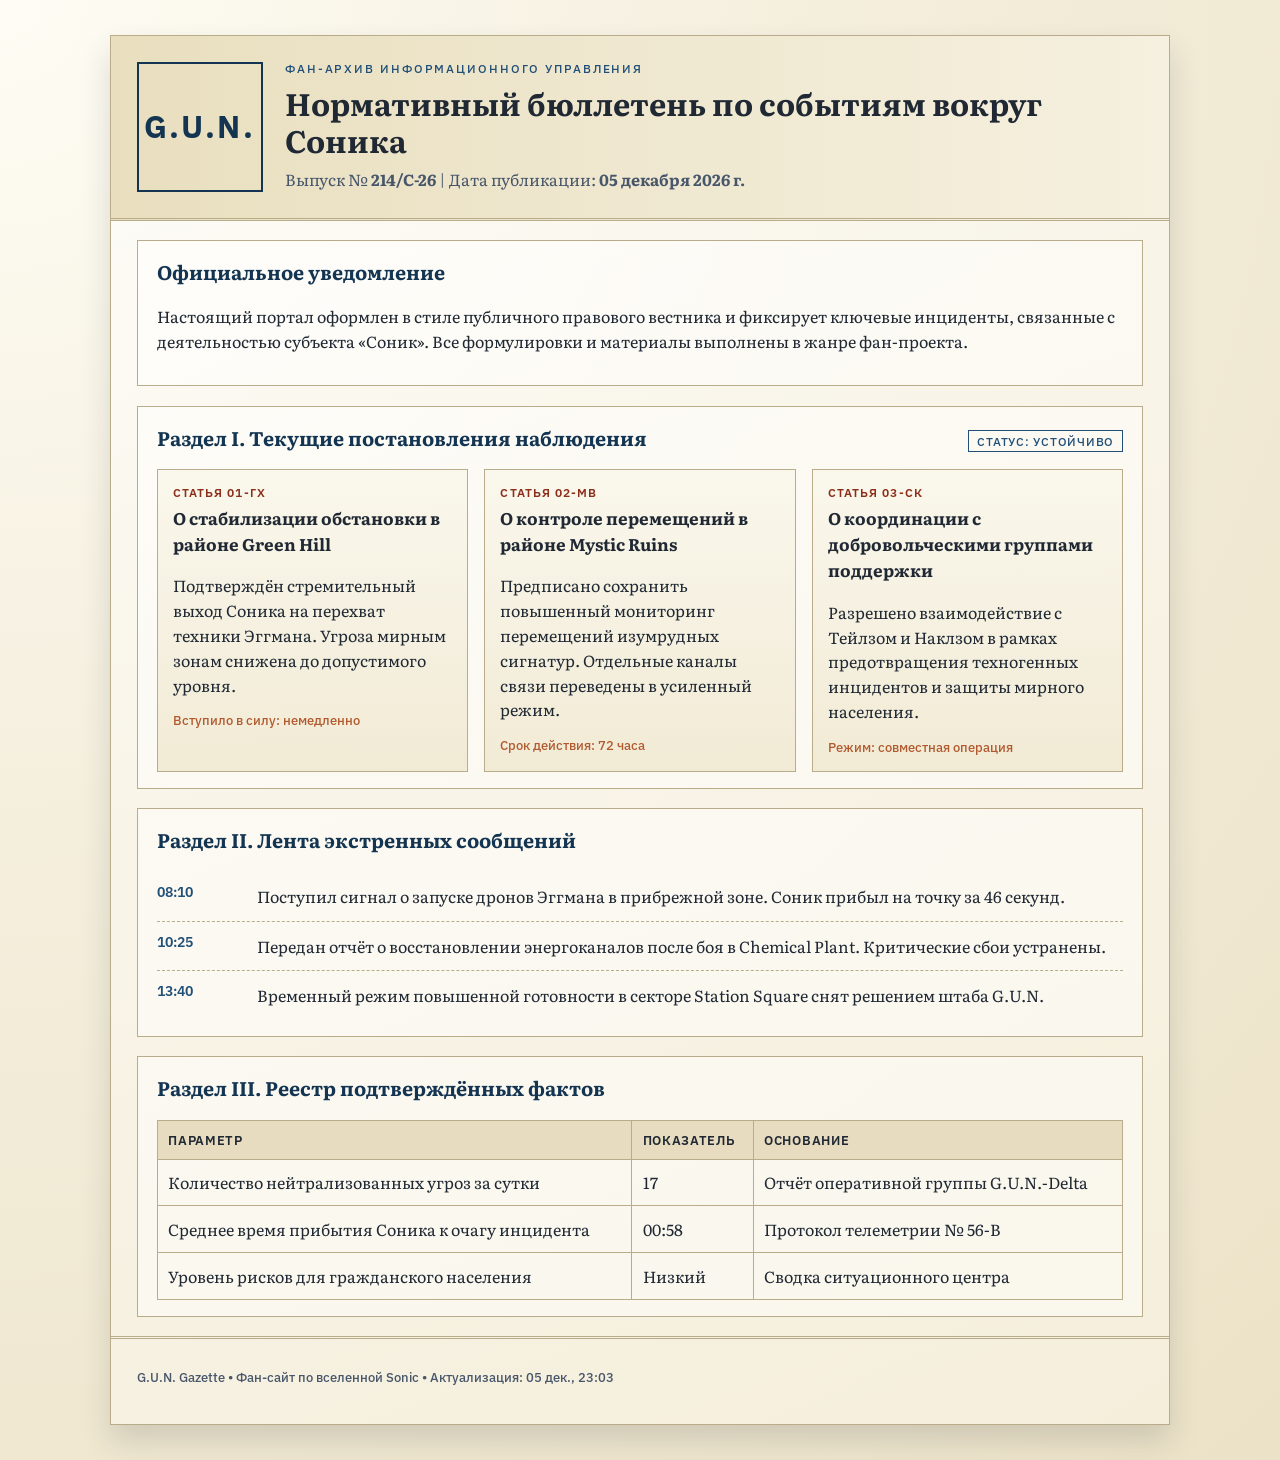
==== index.html @ 7defe68b "go" ====
<!DOCTYPE html>
<html lang="ru">
  <head>
    <meta charset="UTF-8" />
    <meta name="viewport" content="width=device-width, initial-scale=1.0" />
    <title>G.U.N. Gazette | Бюллетень по Сонику</title>
    <link rel="stylesheet" href="./css/main.css" />
    <script defer src="./js/main.js"></script>
  </head>
  <body class="gazette-body">
    <div class="paper-shell">
      <header class="site-header">
        <div class="seal">G.U.N.</div>
        <div class="masthead">
          <p class="eyebrow">Фан-архив информационного управления</p>
          <h1>Нормативный бюллетень по событиям вокруг Соника</h1>
          <p class="meta-line">
            Выпуск № <strong>214/С-26</strong> | Дата публикации:
            <strong data-current-date>—</strong>
          </p>
        </div>
      </header>

      <section class="notice">
        <h2>Официальное уведомление</h2>
        <p>
          Настоящий портал оформлен в стиле публичного правового вестника и
          фиксирует ключевые инциденты, связанные с деятельностью субъекта
          «Соник». Все формулировки и материалы выполнены в жанре фан-проекта.
        </p>
      </section>

      <main>
        <section class="section-block">
          <div class="section-heading">
            <h2>Раздел I. Текущие постановления наблюдения</h2>
            <span class="chip" data-ops-status>Статус: обновляется</span>
          </div>
          <div class="ordinance-grid">
            <article class="ordinance-card">
              <p class="article-id">Статья 01-ГХ</p>
              <h3>О стабилизации обстановки в районе Green Hill</h3>
              <p>
                Подтверждён стремительный выход Соника на перехват техники
                Эггмана. Угроза мирным зонам снижена до допустимого уровня.
              </p>
              <p class="stamp">Вступило в силу: немедленно</p>
            </article>
            <article class="ordinance-card">
              <p class="article-id">Статья 02-МВ</p>
              <h3>О контроле перемещений в районе Mystic Ruins</h3>
              <p>
                Предписано сохранить повышенный мониторинг перемещений
                изумрудных сигнатур. Отдельные каналы связи переведены в
                усиленный режим.
              </p>
              <p class="stamp">Срок действия: 72 часа</p>
            </article>
            <article class="ordinance-card">
              <p class="article-id">Статья 03-СК</p>
              <h3>О координации с добровольческими группами поддержки</h3>
              <p>
                Разрешено взаимодействие с Тейлзом и Наклзом в рамках
                предотвращения техногенных инцидентов и защиты мирного
                населения.
              </p>
              <p class="stamp">Режим: совместная операция</p>
            </article>
          </div>
        </section>

        <section class="section-block">
          <h2>Раздел II. Лента экстренных сообщений</h2>
          <ul class="timeline">
            <li>
              <span class="timeline-time">08:10</span>
              <p>
                Поступил сигнал о запуске дронов Эггмана в прибрежной зоне.
                Соник прибыл на точку за 46 секунд.
              </p>
            </li>
            <li>
              <span class="timeline-time">10:25</span>
              <p>
                Передан отчёт о восстановлении энергоканалов после боя в
                Chemical Plant. Критические сбои устранены.
              </p>
            </li>
            <li>
              <span class="timeline-time">13:40</span>
              <p>
                Временный режим повышенной готовности в секторе Station Square
                снят решением штаба G.U.N.
              </p>
            </li>
          </ul>
        </section>

        <section class="section-block">
          <h2>Раздел III. Реестр подтверждённых фактов</h2>
          <div class="table-wrap">
            <table class="fact-table">
              <thead>
                <tr>
                  <th>Параметр</th>
                  <th>Показатель</th>
                  <th>Основание</th>
                </tr>
              </thead>
              <tbody>
                <tr>
                  <td>Количество нейтрализованных угроз за сутки</td>
                  <td>17</td>
                  <td>Отчёт оперативной группы G.U.N.-Delta</td>
                </tr>
                <tr>
                  <td>Среднее время прибытия Соника к очагу инцидента</td>
                  <td>00:58</td>
                  <td>Протокол телеметрии № 56-В</td>
                </tr>
                <tr>
                  <td>Уровень рисков для гражданского населения</td>
                  <td>Низкий</td>
                  <td>Сводка ситуационного центра</td>
                </tr>
              </tbody>
            </table>
          </div>
        </section>
      </main>

      <footer class="site-footer">
        <p>G.U.N. Gazette • Фан-сайт по вселенной Sonic • Актуализация: <span data-updated-at>—</span></p>
      </footer>
    </div>
  </body>
</html>
---- css/main.css ----
@import url("https://fonts.googleapis.com/css2?family=Literata:opsz,wght@7..72,400;7..72,600;7..72,700&family=IBM+Plex+Sans:wght@400;500;600&display=swap");

:root {
  --paper: #f4f0e2;
  --paper-deep: #ebe2c8;
  --ink: #1f2833;
  --ink-soft: #47566a;
  --line: #b9ac8b;
  --accent: #8c2f1a;
  --accent-soft: #b25a2f;
  --header: #143552;
  --header-soft: #204f77;
}

* {
  box-sizing: border-box;
}

body {
  margin: 0;
  color: var(--ink);
  background: radial-gradient(circle at 0% 0%, #fefcf4 0, #f4eedc 44%, #ece2c7 100%);
  font-family: "Literata", "Times New Roman", serif;
  line-height: 1.55;
}

.gazette-body {
  min-height: 100vh;
}

.paper-shell {
  width: min(1060px, 94vw);
  margin: 2.2rem auto;
  background: linear-gradient(160deg, rgba(255, 255, 255, 0.6), rgba(246, 240, 222, 0.88));
  border: 1px solid var(--line);
  box-shadow: 0 16px 28px rgba(28, 37, 50, 0.15);
}

.site-header {
  display: grid;
  grid-template-columns: 126px 1fr;
  gap: 1.4rem;
  padding: 1.6rem;
  border-bottom: 3px double var(--line);
  background: linear-gradient(90deg, #e9dfbf, #f5f0df);
}

.seal {
  display: grid;
  place-items: center;
  min-height: 110px;
  border: 2px solid var(--header);
  color: var(--header);
  font-family: "IBM Plex Sans", sans-serif;
  font-size: 2rem;
  font-weight: 700;
  letter-spacing: 0.08em;
}

.eyebrow {
  margin: 0;
  text-transform: uppercase;
  letter-spacing: 0.16em;
  font: 500 0.74rem/1.2 "IBM Plex Sans", sans-serif;
  color: var(--header-soft);
}

.masthead h1 {
  margin: 0.55rem 0;
  font-size: clamp(1.5rem, 2.4vw, 2.2rem);
  line-height: 1.2;
}

.meta-line {
  margin: 0;
  color: var(--ink-soft);
}

.notice,
.section-block {
  margin: 1.2rem 1.6rem;
  padding: 1rem 1.2rem;
  border: 1px solid var(--line);
  background: rgba(255, 255, 255, 0.45);
}

.notice h2,
.section-block h2 {
  margin-top: 0;
  font-size: 1.23rem;
  color: var(--header);
}

.section-heading {
  display: flex;
  align-items: baseline;
  justify-content: space-between;
  gap: 1rem;
}

.chip {
  border: 1px solid var(--header-soft);
  padding: 0.2rem 0.5rem;
  font: 500 0.78rem/1.1 "IBM Plex Sans", sans-serif;
  color: var(--header-soft);
  text-transform: uppercase;
  letter-spacing: 0.06em;
}

.ordinance-grid {
  display: grid;
  grid-template-columns: repeat(3, minmax(0, 1fr));
  gap: 1rem;
}

.ordinance-card {
  border: 1px solid var(--line);
  background: linear-gradient(180deg, rgba(250, 247, 236, 0.98), rgba(240, 233, 210, 0.9));
  padding: 0.95rem;
}

.article-id {
  margin: 0 0 0.4rem;
  font: 600 0.74rem/1.1 "IBM Plex Sans", sans-serif;
  letter-spacing: 0.09em;
  color: var(--accent);
  text-transform: uppercase;
}

.ordinance-card h3 {
  margin: 0;
  font-size: 1.06rem;
}

.stamp {
  margin-bottom: 0;
  color: var(--accent-soft);
  font: 500 0.83rem/1.2 "IBM Plex Sans", sans-serif;
}

.timeline {
  list-style: none;
  margin: 0;
  padding: 0;
}

.timeline li {
  display: grid;
  grid-template-columns: 84px 1fr;
  gap: 1rem;
  padding: 0.75rem 0;
  border-bottom: 1px dashed var(--line);
}

.timeline li:last-child {
  border-bottom: none;
}

.timeline-time {
  font: 600 0.9rem/1.1 "IBM Plex Sans", sans-serif;
  color: var(--header-soft);
}

.timeline p {
  margin: 0;
}

.table-wrap {
  overflow-x: auto;
}

.fact-table {
  width: 100%;
  border-collapse: collapse;
}

.fact-table th,
.fact-table td {
  padding: 0.66rem;
  border: 1px solid var(--line);
  text-align: left;
}

.fact-table th {
  background: #e8dcc0;
  font: 600 0.84rem/1.2 "IBM Plex Sans", sans-serif;
  text-transform: uppercase;
  letter-spacing: 0.05em;
}

.site-footer {
  padding: 1rem 1.6rem 1.6rem;
  border-top: 3px double var(--line);
  font: 500 0.84rem/1.2 "IBM Plex Sans", sans-serif;
  color: var(--ink-soft);
}

.admin-shell {
  max-width: 610px;
}

.admin-card {
  margin: 1.4rem;
  padding: 1.2rem;
  border: 1px solid var(--line);
  background: rgba(255, 255, 255, 0.52);
}

.admin-form {
  display: grid;
  gap: 0.8rem;
}

.admin-form label {
  display: grid;
  gap: 0.3rem;
  font: 600 0.85rem/1.2 "IBM Plex Sans", sans-serif;
  text-transform: uppercase;
  color: var(--header);
  letter-spacing: 0.03em;
}

.admin-form input {
  border: 1px solid var(--line);
  padding: 0.54rem 0.65rem;
  background: #fffcf3;
  color: var(--ink);
  font: 400 1rem/1.3 "Literata", serif;
}

.btn-row {
  display: flex;
  gap: 0.7rem;
  align-items: center;
}

.btn {
  border: 1px solid var(--header-soft);
  padding: 0.45rem 0.85rem;
  cursor: pointer;
  background: #dce9f4;
  color: var(--header);
  font: 600 0.82rem/1.2 "IBM Plex Sans", sans-serif;
  text-transform: uppercase;
  letter-spacing: 0.07em;
}

.btn.secondary {
  background: #f3ecd8;
  color: var(--accent);
  border-color: var(--accent-soft);
}

.status-msg {
  min-height: 1.2rem;
  margin: 0;
  font: 500 0.82rem/1.2 "IBM Plex Sans", sans-serif;
}

.status-msg.error {
  color: #8b2016;
}

.status-msg.ok {
  color: #205428;
}

.panel-grid {
  display: grid;
  gap: 0.9rem;
  grid-template-columns: repeat(2, minmax(0, 1fr));
}

.panel-card {
  border: 1px solid var(--line);
  background: #faf6e8;
  padding: 0.9rem;
}

.panel-card h3 {
  margin: 0;
  font-size: 1.03rem;
}

.panel-card p {
  margin: 0.5rem 0 0;
}

.key-value {
  margin: 0.4rem 0 0;
  color: var(--ink-soft);
  font: 500 0.83rem/1.2 "IBM Plex Sans", sans-serif;
}

@media (max-width: 900px) {
  .ordinance-grid {
    grid-template-columns: 1fr;
  }

  .panel-grid {
    grid-template-columns: 1fr;
  }
}

@media (max-width: 680px) {
  .site-header {
    grid-template-columns: 1fr;
  }

  .seal {
    width: min(170px, 100%);
    min-height: 78px;
  }

  .timeline li {
    grid-template-columns: 1fr;
    gap: 0.35rem;
  }
}
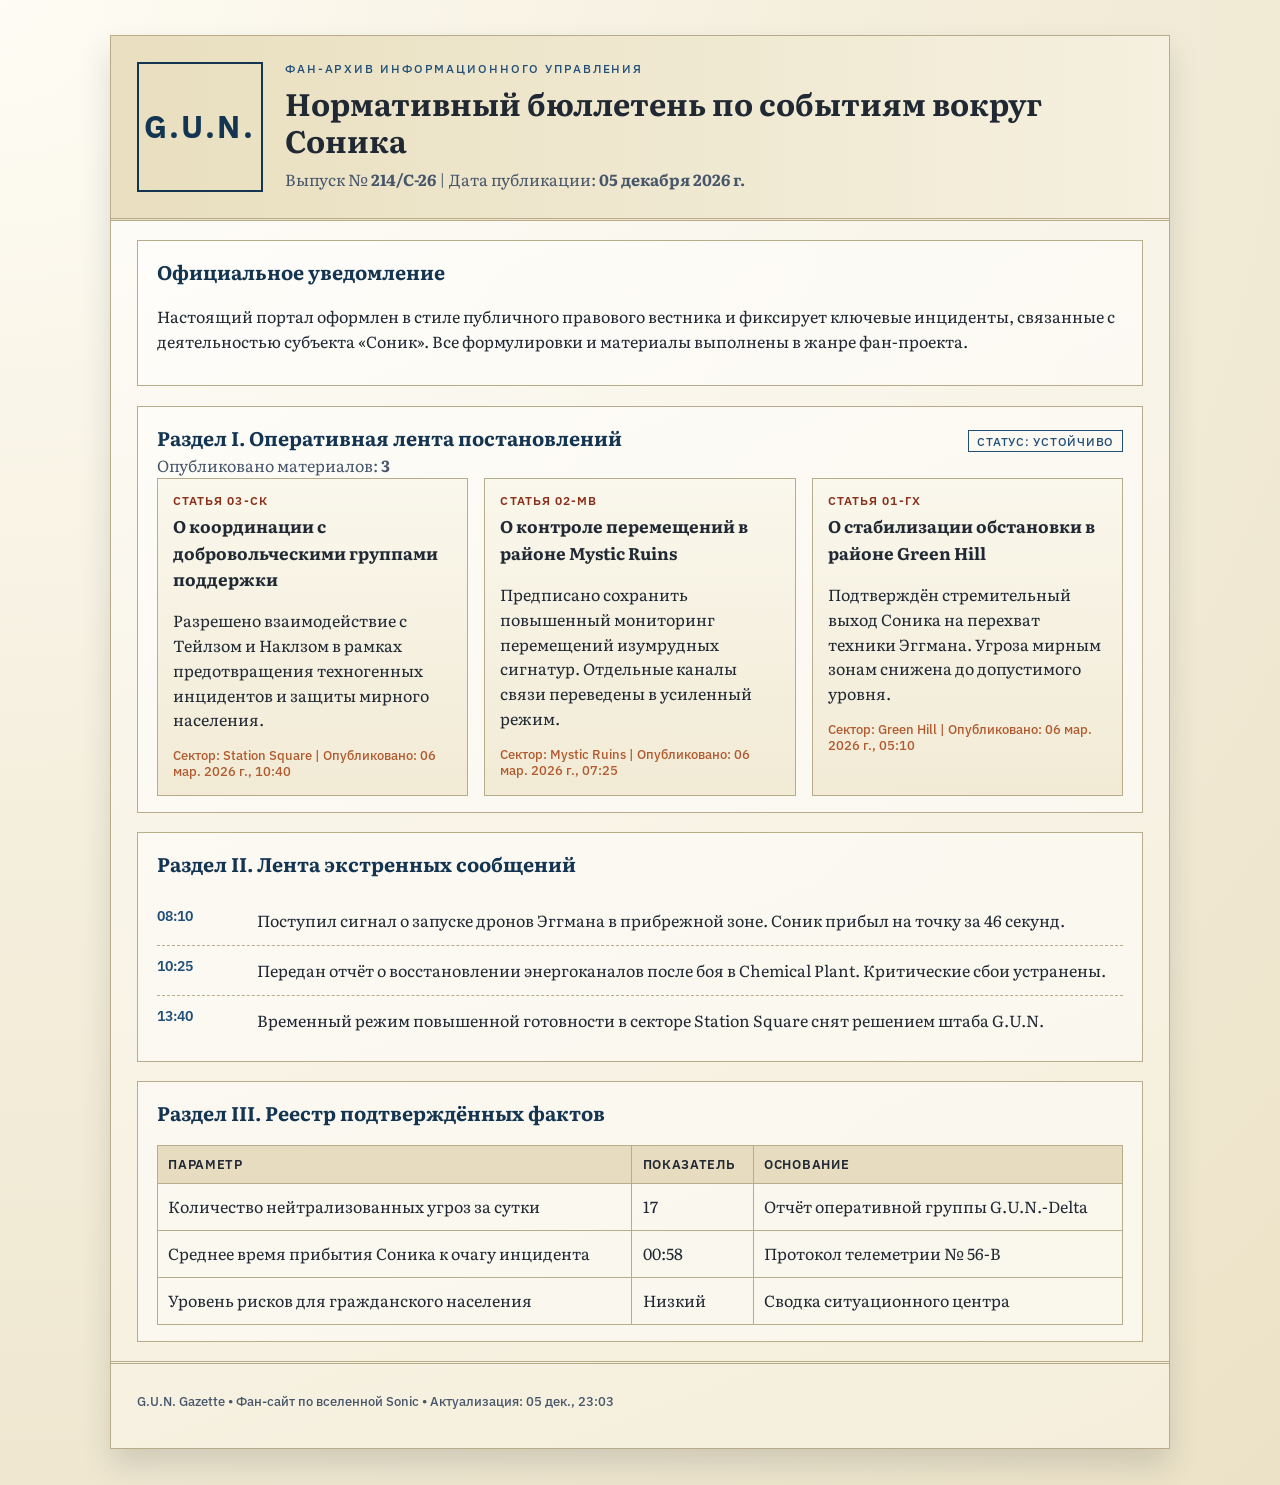
==== commit bc93d567: "again" ====
--- a/index.html
+++ b/index.html
@@ -5,6 +5,7 @@
     <meta name="viewport" content="width=device-width, initial-scale=1.0" />
     <title>G.U.N. Gazette | Бюллетень по Сонику</title>
     <link rel="stylesheet" href="./css/main.css" />
+    <script defer src="./js/news-store.js"></script>
     <script defer src="./js/main.js"></script>
   </head>
   <body class="gazette-body">
@@ -33,40 +34,11 @@
       <main>
         <section class="section-block">
           <div class="section-heading">
-            <h2>Раздел I. Текущие постановления наблюдения</h2>
+            <h2>Раздел I. Оперативная лента постановлений</h2>
             <span class="chip" data-ops-status>Статус: обновляется</span>
           </div>
-          <div class="ordinance-grid">
-            <article class="ordinance-card">
-              <p class="article-id">Статья 01-ГХ</p>
-              <h3>О стабилизации обстановки в районе Green Hill</h3>
-              <p>
-                Подтверждён стремительный выход Соника на перехват техники
-                Эггмана. Угроза мирным зонам снижена до допустимого уровня.
-              </p>
-              <p class="stamp">Вступило в силу: немедленно</p>
-            </article>
-            <article class="ordinance-card">
-              <p class="article-id">Статья 02-МВ</p>
-              <h3>О контроле перемещений в районе Mystic Ruins</h3>
-              <p>
-                Предписано сохранить повышенный мониторинг перемещений
-                изумрудных сигнатур. Отдельные каналы связи переведены в
-                усиленный режим.
-              </p>
-              <p class="stamp">Срок действия: 72 часа</p>
-            </article>
-            <article class="ordinance-card">
-              <p class="article-id">Статья 03-СК</p>
-              <h3>О координации с добровольческими группами поддержки</h3>
-              <p>
-                Разрешено взаимодействие с Тейлзом и Наклзом в рамках
-                предотвращения техногенных инцидентов и защиты мирного
-                населения.
-              </p>
-              <p class="stamp">Режим: совместная операция</p>
-            </article>
-          </div>
+          <p class="meta-line">Опубликовано материалов: <strong data-news-count>—</strong></p>
+          <div class="ordinance-grid" data-news-feed></div>
         </section>
 
         <section class="section-block">
--- a/css/main.css
+++ b/css/main.css
@@ -98,6 +98,11 @@
   gap: 1rem;
 }
 
+.section-heading h2,
+.section-heading h3 {
+  margin: 0;
+}
+
 .chip {
   border: 1px solid var(--header-soft);
   padding: 0.2rem 0.5rem;
@@ -265,6 +270,74 @@
   color: #205428;
 }
 
+.empty-note {
+  margin: 0.2rem 0;
+  color: var(--ink-soft);
+  font: 500 0.83rem/1.2 "IBM Plex Sans", sans-serif;
+}
+
+.news-admin-layout {
+  display: grid;
+  grid-template-columns: repeat(2, minmax(0, 1fr));
+  gap: 1rem;
+}
+
+.news-form {
+  display: grid;
+  gap: 0.7rem;
+}
+
+.news-form label {
+  display: grid;
+  gap: 0.3rem;
+  font: 600 0.8rem/1.2 "IBM Plex Sans", sans-serif;
+  text-transform: uppercase;
+  color: var(--header);
+  letter-spacing: 0.04em;
+}
+
+.news-form input,
+.news-form textarea {
+  border: 1px solid var(--line);
+  padding: 0.54rem 0.65rem;
+  background: #fffcf3;
+  color: var(--ink);
+  font: 400 1rem/1.3 "Literata", serif;
+}
+
+.news-form textarea {
+  resize: vertical;
+  min-height: 118px;
+}
+
+.news-admin-list {
+  display: grid;
+  gap: 0.75rem;
+  margin-top: 0.75rem;
+}
+
+.admin-news-item {
+  border: 1px solid var(--line);
+  background: linear-gradient(180deg, rgba(250, 247, 236, 0.98), rgba(240, 233, 210, 0.9));
+  padding: 0.85rem;
+}
+
+.admin-news-item h4 {
+  margin: 0;
+  font-size: 1.02rem;
+}
+
+.admin-news-item p {
+  margin: 0.45rem 0 0;
+}
+
+.item-actions {
+  margin-top: 0.6rem;
+  display: flex;
+  flex-wrap: wrap;
+  gap: 0.5rem;
+}
+
 .panel-grid {
   display: grid;
   gap: 0.9rem;
@@ -297,6 +370,7 @@
     grid-template-columns: 1fr;
   }
 
+  .news-admin-layout,
   .panel-grid {
     grid-template-columns: 1fr;
   }
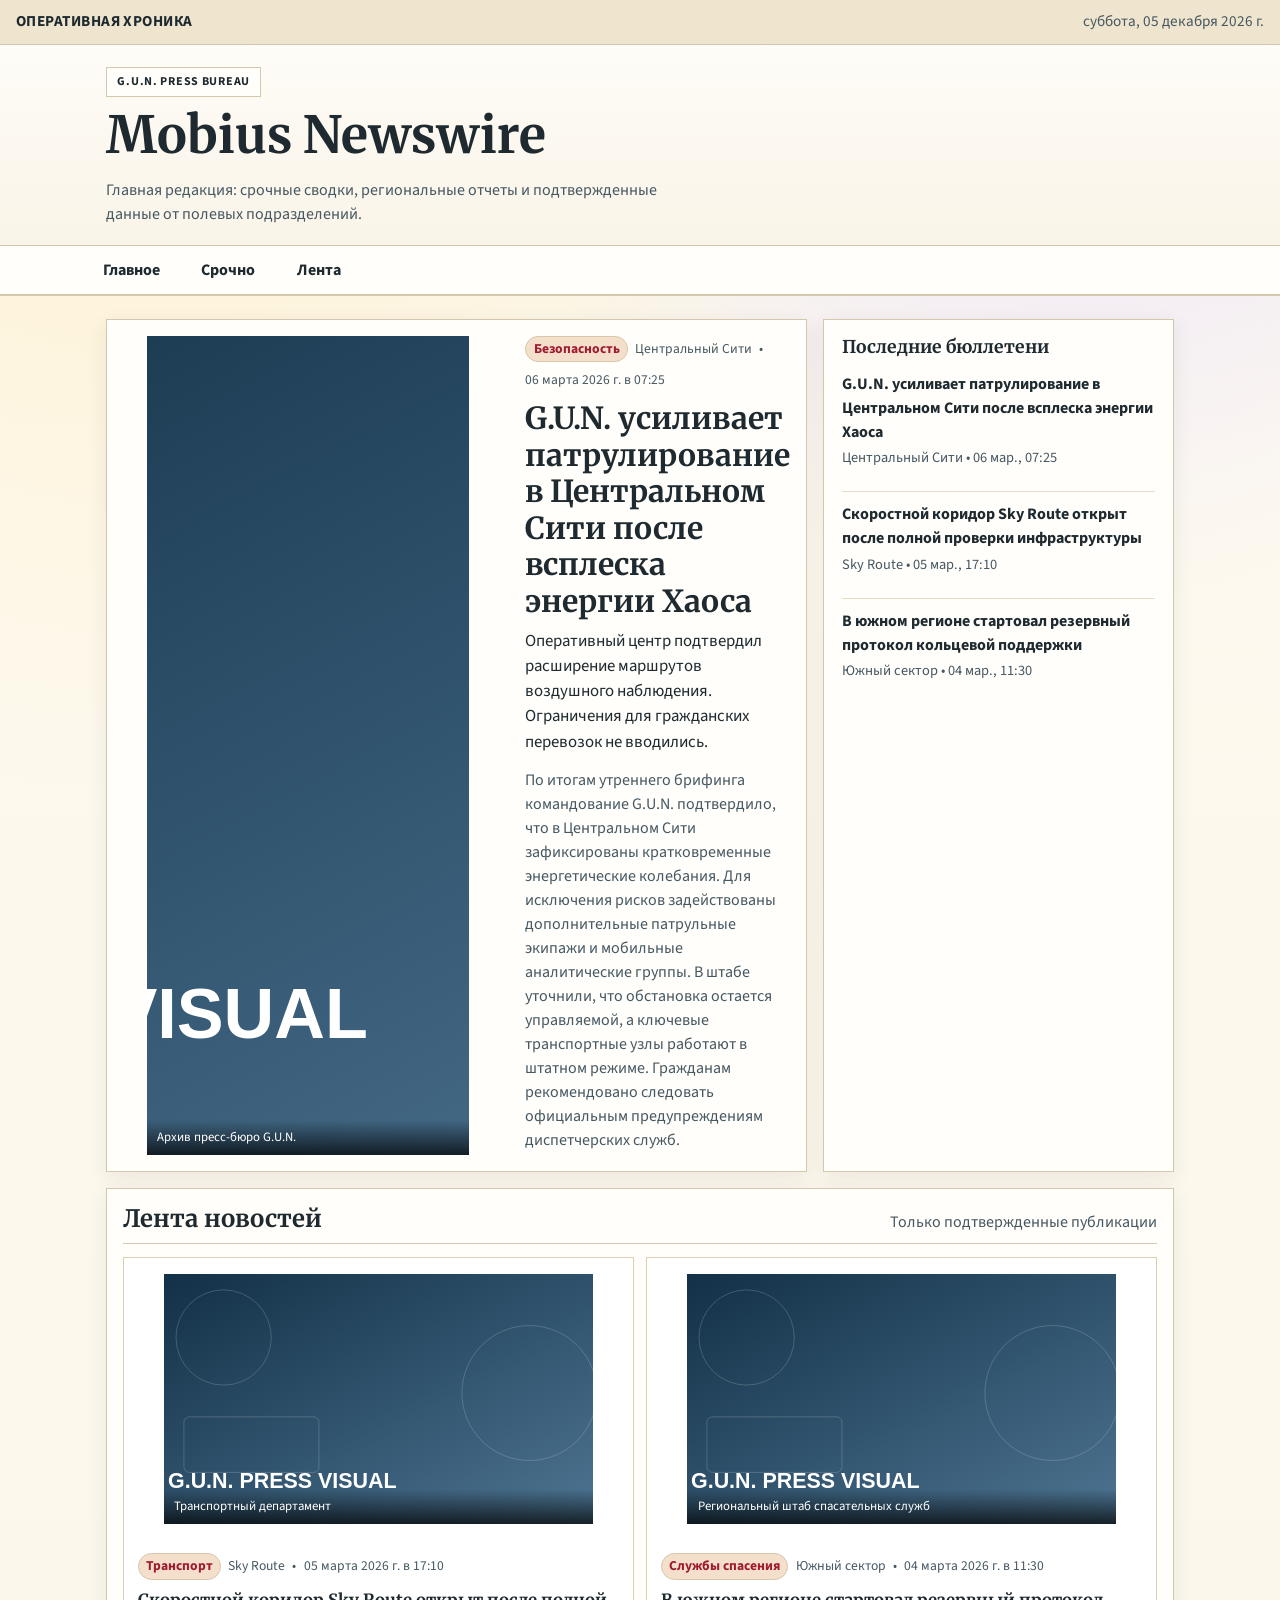
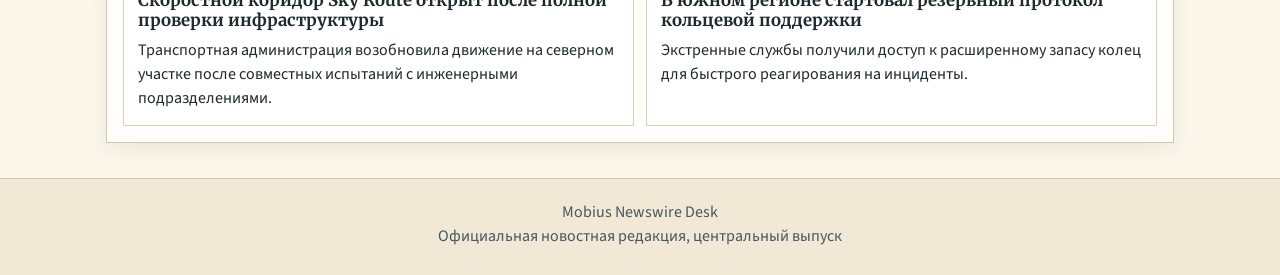
==== commit f447fff7: "ok" ====
--- a/index.html
+++ b/index.html
@@ -1,109 +1,66 @@
-<!DOCTYPE html>
+<!doctype html>
 <html lang="ru">
   <head>
-    <meta charset="UTF-8" />
-    <meta name="viewport" content="width=device-width, initial-scale=1.0" />
-    <title>G.U.N. Gazette | Бюллетень по Сонику</title>
-    <link rel="stylesheet" href="./css/main.css" />
-    <script defer src="./js/news-store.js"></script>
-    <script defer src="./js/main.js"></script>
+    <meta charset="utf-8" />
+    <meta name="viewport" content="width=device-width, initial-scale=1" />
+    <title>Mobius Newswire</title>
+    <meta
+      name="description"
+      content="Оперативная новостная лента Мобиуса: сводки, расследования и официальные отчеты."
+    />
+    <link rel="preconnect" href="https://fonts.googleapis.com" />
+    <link rel="preconnect" href="https://fonts.gstatic.com" crossorigin />
+    <link
+      href="https://fonts.googleapis.com/css2?family=Merriweather:wght@400;700;900&family=Source+Sans+3:wght@400;600;700&display=swap"
+      rel="stylesheet"
+    />
+    <link rel="stylesheet" href="assets/css/main.css" />
+    <script src="assets/js/store.js" defer></script>
+    <script src="assets/js/main.js" defer></script>
   </head>
-  <body class="gazette-body">
-    <div class="paper-shell">
-      <header class="site-header">
-        <div class="seal">G.U.N.</div>
-        <div class="masthead">
-          <p class="eyebrow">Фан-архив информационного управления</p>
-          <h1>Нормативный бюллетень по событиям вокруг Соника</h1>
-          <p class="meta-line">
-            Выпуск № <strong>214/С-26</strong> | Дата публикации:
-            <strong data-current-date>—</strong>
-          </p>
-        </div>
-      </header>
+  <body>
+    <header class="site-header">
+      <div class="header-band">
+        <p class="header-band-label">Оперативная хроника</p>
+        <p id="today-date" class="header-band-date"></p>
+      </div>
+      <div class="masthead">
+        <p class="masthead-kicker">G.U.N. Press Bureau</p>
+        <h1>Mobius Newswire</h1>
+        <p class="masthead-subtitle">
+          Главная редакция: срочные сводки, региональные отчеты и подтвержденные
+          данные от полевых подразделений.
+        </p>
+      </div>
+      <nav class="main-nav" aria-label="Разделы">
+        <ul>
+          <li><a href="#top-story">Главное</a></li>
+          <li><a href="#latest-updates">Срочно</a></li>
+          <li><a href="#news-feed">Лента</a></li>
+        </ul>
+      </nav>
+    </header>
 
-      <section class="notice">
-        <h2>Официальное уведомление</h2>
-        <p>
-          Настоящий портал оформлен в стиле публичного правового вестника и
-          фиксирует ключевые инциденты, связанные с деятельностью субъекта
-          «Соник». Все формулировки и материалы выполнены в жанре фан-проекта.
-        </p>
+    <main class="page">
+      <section id="top-story" class="panel panel-main" aria-live="polite"></section>
+
+      <section id="latest-updates" class="panel panel-sidebar">
+        <h2>Последние бюллетени</h2>
+        <ul id="latest-list" class="latest-list"></ul>
       </section>
 
-      <main>
-        <section class="section-block">
-          <div class="section-heading">
-            <h2>Раздел I. Оперативная лента постановлений</h2>
-            <span class="chip" data-ops-status>Статус: обновляется</span>
-          </div>
-          <p class="meta-line">Опубликовано материалов: <strong data-news-count>—</strong></p>
-          <div class="ordinance-grid" data-news-feed></div>
-        </section>
+      <section id="news-feed" class="panel panel-feed">
+        <div class="panel-heading">
+          <h2>Лента новостей</h2>
+          <p>Только подтвержденные публикации</p>
+        </div>
+        <div id="all-stories" class="story-grid" aria-live="polite"></div>
+      </section>
+    </main>
 
-        <section class="section-block">
-          <h2>Раздел II. Лента экстренных сообщений</h2>
-          <ul class="timeline">
-            <li>
-              <span class="timeline-time">08:10</span>
-              <p>
-                Поступил сигнал о запуске дронов Эггмана в прибрежной зоне.
-                Соник прибыл на точку за 46 секунд.
-              </p>
-            </li>
-            <li>
-              <span class="timeline-time">10:25</span>
-              <p>
-                Передан отчёт о восстановлении энергоканалов после боя в
-                Chemical Plant. Критические сбои устранены.
-              </p>
-            </li>
-            <li>
-              <span class="timeline-time">13:40</span>
-              <p>
-                Временный режим повышенной готовности в секторе Station Square
-                снят решением штаба G.U.N.
-              </p>
-            </li>
-          </ul>
-        </section>
-
-        <section class="section-block">
-          <h2>Раздел III. Реестр подтверждённых фактов</h2>
-          <div class="table-wrap">
-            <table class="fact-table">
-              <thead>
-                <tr>
-                  <th>Параметр</th>
-                  <th>Показатель</th>
-                  <th>Основание</th>
-                </tr>
-              </thead>
-              <tbody>
-                <tr>
-                  <td>Количество нейтрализованных угроз за сутки</td>
-                  <td>17</td>
-                  <td>Отчёт оперативной группы G.U.N.-Delta</td>
-                </tr>
-                <tr>
-                  <td>Среднее время прибытия Соника к очагу инцидента</td>
-                  <td>00:58</td>
-                  <td>Протокол телеметрии № 56-В</td>
-                </tr>
-                <tr>
-                  <td>Уровень рисков для гражданского населения</td>
-                  <td>Низкий</td>
-                  <td>Сводка ситуационного центра</td>
-                </tr>
-              </tbody>
-            </table>
-          </div>
-        </section>
-      </main>
-
-      <footer class="site-footer">
-        <p>G.U.N. Gazette • Фан-сайт по вселенной Sonic • Актуализация: <span data-updated-at>—</span></p>
-      </footer>
-    </div>
+    <footer class="site-footer">
+      <p>Mobius Newswire Desk</p>
+      <p>Официальная новостная редакция, центральный выпуск</p>
+    </footer>
   </body>
 </html>
--- a/assets/css/main.css
+++ b/assets/css/main.css
@@ -0,0 +1,589 @@
+:root {
+  --paper: #fcf9f1;
+  --ink: #1e2a2f;
+  --ink-soft: #465862;
+  --line: #d4c7ae;
+  --accent: #9f1b2f;
+  --accent-soft: #f4dfca;
+  --panel: #fffefb;
+  --success: #1f6f43;
+  --danger: #932638;
+  --shadow: rgba(35, 36, 40, 0.08);
+}
+
+*,
+*::before,
+*::after {
+  box-sizing: border-box;
+}
+
+body {
+  margin: 0;
+  color: var(--ink);
+  background:
+    radial-gradient(circle at 10% 5%, #fff3d6 0, transparent 33%),
+    radial-gradient(circle at 85% 0%, #efe7ff 0, transparent 28%),
+    linear-gradient(180deg, #f5f0e2 0%, #fdf9ee 24%, #fbf7eb 100%);
+  font-family: "Source Sans 3", "Segoe UI", sans-serif;
+  line-height: 1.5;
+}
+
+h1,
+h2,
+h3 {
+  margin: 0;
+  font-family: "Merriweather", Georgia, serif;
+  line-height: 1.2;
+}
+
+p {
+  margin: 0;
+}
+
+a {
+  color: inherit;
+  text-decoration: none;
+}
+
+.site-header {
+  border-bottom: 1px solid var(--line);
+  background: linear-gradient(180deg, #fffefb 0%, #f9f2e4 100%);
+}
+
+.header-band {
+  display: flex;
+  justify-content: space-between;
+  align-items: center;
+  gap: 1rem;
+  padding: 0.65rem 1rem;
+  background: #efe4cd;
+  border-bottom: 1px solid var(--line);
+  font-size: 0.95rem;
+}
+
+.header-band-label {
+  font-weight: 700;
+  letter-spacing: 0.03em;
+  text-transform: uppercase;
+}
+
+.header-band-date {
+  color: var(--ink-soft);
+}
+
+.masthead {
+  max-width: 1100px;
+  margin: 0 auto;
+  padding: 1.4rem 1rem 1.2rem;
+}
+
+.masthead-kicker {
+  display: inline-block;
+  margin-bottom: 0.55rem;
+  padding: 0.3rem 0.65rem;
+  border: 1px solid var(--line);
+  background: var(--panel);
+  font-size: 0.75rem;
+  font-weight: 700;
+  letter-spacing: 0.06em;
+  text-transform: uppercase;
+}
+
+.masthead h1 {
+  font-size: clamp(2rem, 4vw, 3.2rem);
+}
+
+.masthead-subtitle {
+  max-width: 70ch;
+  margin-top: 0.7rem;
+  color: var(--ink-soft);
+}
+
+.main-nav {
+  border-top: 1px solid var(--line);
+  border-bottom: 1px solid var(--line);
+  background: var(--panel);
+}
+
+.main-nav ul {
+  max-width: 1100px;
+  margin: 0 auto;
+  padding: 0;
+  list-style: none;
+  display: flex;
+  gap: 1rem;
+}
+
+.main-nav a {
+  display: block;
+  padding: 0.75rem 0.8rem;
+  font-weight: 700;
+}
+
+.main-nav a:hover {
+  color: var(--accent);
+}
+
+.page {
+  max-width: 1100px;
+  margin: 1.4rem auto 2.2rem;
+  padding: 0 1rem;
+  display: grid;
+  gap: 1rem;
+  grid-template-columns: 2fr 1fr;
+  grid-template-areas:
+    "main sidebar"
+    "feed feed";
+}
+
+.panel {
+  border: 1px solid var(--line);
+  background: var(--panel);
+  box-shadow: 0 6px 20px var(--shadow);
+}
+
+.panel-main {
+  grid-area: main;
+  min-height: 420px;
+}
+
+.panel-sidebar {
+  grid-area: sidebar;
+  padding: 1.1rem;
+}
+
+.panel-sidebar h2 {
+  margin-bottom: 0.85rem;
+  font-size: 1.1rem;
+}
+
+.panel-feed {
+  grid-area: feed;
+  padding: 1rem;
+}
+
+.panel-heading {
+  display: flex;
+  justify-content: space-between;
+  align-items: baseline;
+  gap: 0.8rem;
+  margin-bottom: 0.8rem;
+  padding-bottom: 0.6rem;
+  border-bottom: 1px solid var(--line);
+}
+
+.panel-heading p {
+  color: var(--ink-soft);
+}
+
+.latest-list {
+  list-style: none;
+  margin: 0;
+  padding: 0;
+  display: grid;
+  gap: 0.75rem;
+}
+
+.latest-list li {
+  padding: 0.65rem 0;
+  border-top: 1px solid #e8dcc5;
+}
+
+.latest-list li:first-child {
+  border-top: 0;
+  padding-top: 0;
+}
+
+.latest-item-title {
+  margin-bottom: 0.2rem;
+  font-weight: 700;
+}
+
+.latest-item-meta {
+  color: var(--ink-soft);
+  font-size: 0.9rem;
+}
+
+.lead-story {
+  display: grid;
+  grid-template-columns: 1.5fr 1fr;
+  min-height: 420px;
+}
+
+.story-media {
+  position: relative;
+  min-height: 250px;
+}
+
+.story-media img {
+  width: 100%;
+  height: 100%;
+  object-fit: cover;
+  display: block;
+}
+
+.story-media figcaption {
+  position: absolute;
+  left: 0;
+  right: 0;
+  bottom: 0;
+  padding: 0.5rem 0.65rem;
+  background: linear-gradient(180deg, transparent 0%, rgba(0, 0, 0, 0.72) 100%);
+  color: #fff;
+  font-size: 0.8rem;
+}
+
+.story-body {
+  padding: 1rem 1rem 1.2rem;
+}
+
+.story-meta {
+  display: flex;
+  flex-wrap: wrap;
+  gap: 0.45rem;
+  align-items: center;
+  margin-bottom: 0.65rem;
+  color: var(--ink-soft);
+  font-size: 0.85rem;
+}
+
+.story-tag {
+  padding: 0.14rem 0.45rem;
+  border: 1px solid #d7c6ab;
+  border-radius: 999px;
+  font-weight: 700;
+  color: var(--accent);
+  background: var(--accent-soft);
+}
+
+.lead-story h2 {
+  margin-bottom: 0.6rem;
+  font-size: clamp(1.25rem, 2.6vw, 1.9rem);
+}
+
+.lead-story .story-summary {
+  margin-bottom: 0.8rem;
+  font-size: 1.05rem;
+}
+
+.story-content {
+  color: var(--ink-soft);
+}
+
+.story-grid {
+  display: grid;
+  grid-template-columns: repeat(auto-fit, minmax(250px, 1fr));
+  gap: 0.8rem;
+}
+
+.story-card {
+  border: 1px solid #deceb3;
+  background: #fff;
+}
+
+.story-card .story-media {
+  height: 180px;
+}
+
+.story-card h3 {
+  margin-bottom: 0.45rem;
+  font-size: 1.05rem;
+}
+
+.story-card .story-body {
+  padding: 0.8rem 0.85rem 0.95rem;
+}
+
+.empty-panel {
+  padding: 1.4rem;
+  color: var(--ink-soft);
+}
+
+.site-footer {
+  padding: 1.3rem 1rem 1.7rem;
+  border-top: 1px solid var(--line);
+  text-align: center;
+  color: var(--ink-soft);
+  background: #f2e8d6;
+}
+
+.admin-header {
+  border-bottom: 1px solid var(--line);
+  padding: 1.2rem 1rem 1.4rem;
+  background: linear-gradient(180deg, #fff 0%, #f8eedb 100%);
+  text-align: center;
+}
+
+.admin-header h1 {
+  margin-bottom: 0.45rem;
+  font-size: clamp(1.7rem, 3.6vw, 2.4rem);
+}
+
+.admin-header-label {
+  margin-bottom: 0.4rem;
+  color: var(--accent);
+  font-size: 0.8rem;
+  font-weight: 700;
+  letter-spacing: 0.09em;
+  text-transform: uppercase;
+}
+
+.admin-header-subtitle {
+  color: var(--ink-soft);
+}
+
+.admin-page {
+  max-width: 1160px;
+  margin: 1.1rem auto 2.1rem;
+  padding: 0 1rem;
+}
+
+.admin-auth,
+.admin-layout {
+  border: 1px solid var(--line);
+  background: var(--panel);
+  box-shadow: 0 8px 22px var(--shadow);
+}
+
+.admin-auth {
+  max-width: 460px;
+  margin: 0 auto;
+  padding: 1rem;
+}
+
+.admin-auth h2 {
+  margin-bottom: 0.45rem;
+}
+
+.admin-auth p {
+  color: var(--ink-soft);
+  margin-bottom: 1rem;
+}
+
+.auth-form,
+.post-form {
+  display: grid;
+  gap: 0.6rem;
+}
+
+label {
+  font-weight: 700;
+}
+
+input,
+textarea,
+select,
+button {
+  font: inherit;
+}
+
+input,
+textarea,
+select {
+  border: 1px solid #cfbf9f;
+  border-radius: 0.35rem;
+  padding: 0.56rem 0.62rem;
+  background: #fff;
+  color: inherit;
+}
+
+textarea {
+  resize: vertical;
+}
+
+button {
+  border: 1px solid transparent;
+  border-radius: 0.4rem;
+  padding: 0.54rem 0.86rem;
+  font-weight: 700;
+  cursor: pointer;
+  background: var(--accent);
+  color: #fff;
+}
+
+button:hover {
+  opacity: 0.92;
+}
+
+.button-muted {
+  border-color: #cfbf9f;
+  background: #fff8ed;
+  color: var(--ink);
+}
+
+.auth-error {
+  min-height: 1.2em;
+  color: var(--danger);
+}
+
+.admin-layout {
+  padding: 1rem;
+}
+
+.admin-toolbar {
+  display: flex;
+  justify-content: space-between;
+  align-items: center;
+  gap: 0.8rem;
+  margin-bottom: 0.95rem;
+}
+
+.toolbar-actions {
+  display: flex;
+  gap: 0.5rem;
+}
+
+.editor-status {
+  min-height: 1.3em;
+  margin-bottom: 0.9rem;
+  color: var(--ink-soft);
+}
+
+.editor-status.success {
+  color: var(--success);
+}
+
+.editor-status.error {
+  color: var(--danger);
+}
+
+.admin-columns {
+  display: grid;
+  grid-template-columns: 1fr 1.05fr;
+  gap: 1rem;
+}
+
+.admin-block {
+  border: 1px solid #dfcfb4;
+  border-radius: 0.3rem;
+  padding: 0.8rem;
+  background: #fff;
+}
+
+.admin-block h3 {
+  margin-bottom: 0.75rem;
+}
+
+.empty-state {
+  color: var(--ink-soft);
+}
+
+.table-wrap {
+  overflow-x: auto;
+}
+
+table {
+  width: 100%;
+  border-collapse: collapse;
+  font-size: 0.95rem;
+}
+
+th,
+td {
+  padding: 0.5rem;
+  border-bottom: 1px solid #ebdeca;
+  text-align: left;
+  vertical-align: top;
+}
+
+th {
+  font-weight: 700;
+  color: var(--ink-soft);
+}
+
+.table-actions {
+  display: flex;
+  gap: 0.4rem;
+}
+
+.table-actions button {
+  padding: 0.35rem 0.52rem;
+  font-size: 0.86rem;
+}
+
+.form-row {
+  display: grid;
+  gap: 0.6rem;
+  grid-template-columns: 1fr 1fr;
+}
+
+.checkbox-line {
+  display: flex;
+  align-items: center;
+  gap: 0.5rem;
+  font-weight: 600;
+}
+
+.checkbox-line input {
+  width: 1rem;
+  height: 1rem;
+}
+
+.image-preview {
+  margin: 0.3rem 0;
+  border: 1px solid #dfd2b9;
+  background: #fffcf6;
+  padding: 0.45rem;
+}
+
+.image-preview img {
+  width: 100%;
+  max-height: 220px;
+  object-fit: cover;
+  display: block;
+}
+
+.image-preview figcaption {
+  margin-top: 0.35rem;
+  color: var(--ink-soft);
+  font-size: 0.88rem;
+}
+
+.editor-actions {
+  display: flex;
+  gap: 0.5rem;
+  flex-wrap: wrap;
+}
+
+@media (max-width: 920px) {
+  .page {
+    grid-template-columns: 1fr;
+    grid-template-areas:
+      "main"
+      "sidebar"
+      "feed";
+  }
+
+  .lead-story {
+    grid-template-columns: 1fr;
+  }
+
+  .lead-story .story-media {
+    min-height: 220px;
+  }
+
+  .admin-columns {
+    grid-template-columns: 1fr;
+  }
+}
+
+@media (max-width: 640px) {
+  .header-band {
+    flex-direction: column;
+    align-items: flex-start;
+  }
+
+  .main-nav ul {
+    flex-wrap: wrap;
+    padding-left: 0.4rem;
+  }
+
+  .admin-toolbar {
+    flex-direction: column;
+    align-items: flex-start;
+  }
+
+  .form-row {
+    grid-template-columns: 1fr;
+  }
+}
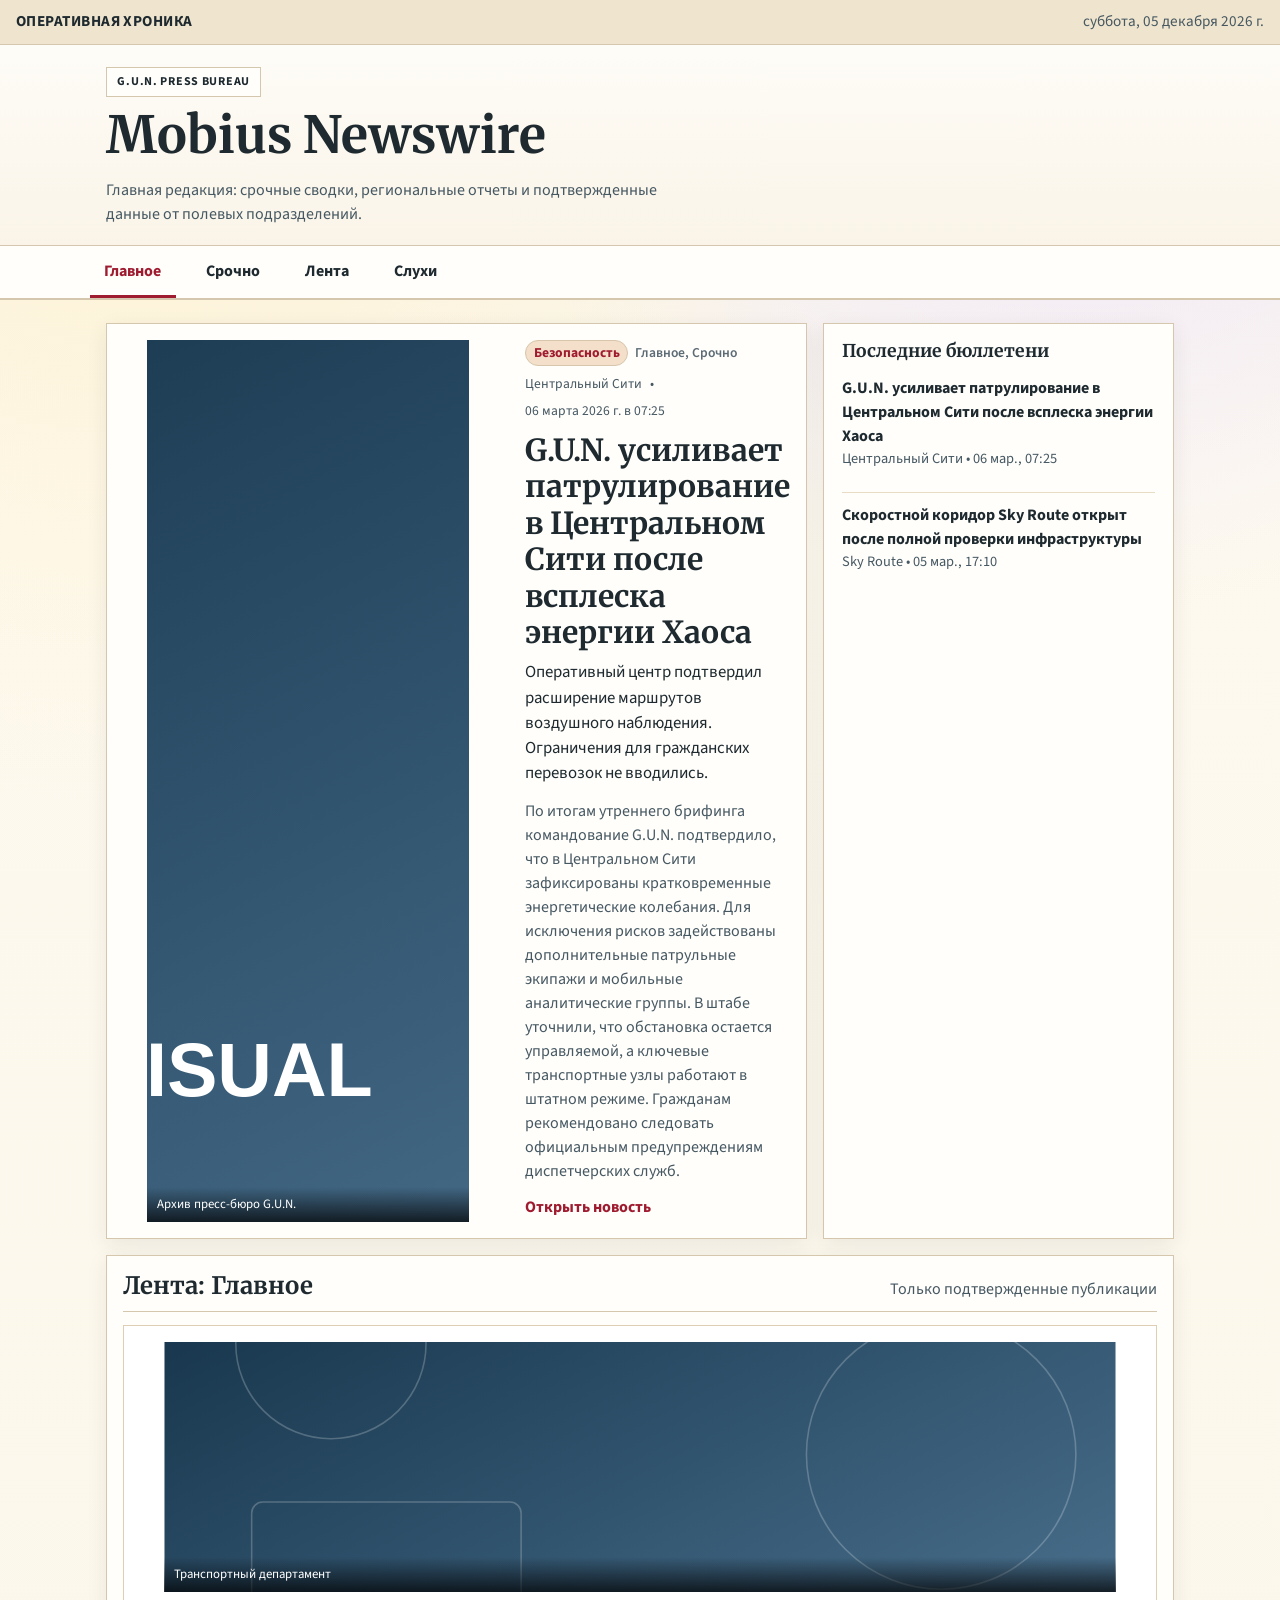
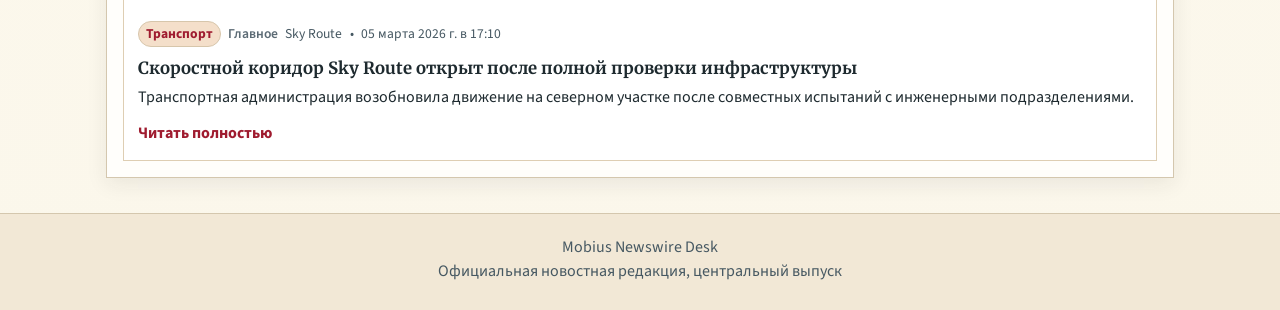
==== commit 98f7c855: "Ok x2" ====
--- a/index.html
+++ b/index.html
@@ -33,11 +33,7 @@
         </p>
       </div>
       <nav class="main-nav" aria-label="Разделы">
-        <ul>
-          <li><a href="#top-story">Главное</a></li>
-          <li><a href="#latest-updates">Срочно</a></li>
-          <li><a href="#news-feed">Лента</a></li>
-        </ul>
+        <ul id="tab-nav" class="tab-nav"></ul>
       </nav>
     </header>
 
--- a/assets/css/main.css
+++ b/assets/css/main.css
@@ -114,13 +114,23 @@
   gap: 1rem;
 }
 
-.main-nav a {
+.tab-button {
   display: block;
-  padding: 0.75rem 0.8rem;
-  font-weight: 700;
-}
-
-.main-nav a:hover {
+  padding: 0.78rem 0.9rem;
+  border: 0;
+  border-bottom: 3px solid transparent;
+  border-radius: 0;
+  background: transparent;
+  color: var(--ink);
+  font-weight: 700;
+}
+
+.tab-button:hover {
+  color: var(--accent);
+}
+
+.tab-button.active {
+  border-bottom-color: var(--accent);
   color: var(--accent);
 }
 
@@ -256,6 +266,11 @@
   background: var(--accent-soft);
 }
 
+.story-tabs {
+  color: #5c6b75;
+  font-weight: 600;
+}
+
 .lead-story h2 {
   margin-bottom: 0.6rem;
   font-size: clamp(1.25rem, 2.6vw, 1.9rem);
@@ -276,6 +291,26 @@
   gap: 0.8rem;
 }
 
+.story-link {
+  color: inherit;
+}
+
+.story-link:hover {
+  color: var(--accent);
+  text-decoration: underline;
+}
+
+.story-read-more {
+  display: inline-flex;
+  margin-top: 0.75rem;
+  color: var(--accent);
+  font-weight: 700;
+}
+
+.story-read-more:hover {
+  text-decoration: underline;
+}
+
 .story-card {
   border: 1px solid #deceb3;
   background: #fff;
@@ -305,6 +340,69 @@
   text-align: center;
   color: var(--ink-soft);
   background: #f2e8d6;
+}
+
+.article-page {
+  max-width: 1100px;
+  margin: 1.2rem auto 2rem;
+  padding: 0 1rem;
+}
+
+.article-backline {
+  margin-bottom: 0.85rem;
+}
+
+.article-panel {
+  border: 1px solid var(--line);
+  background: var(--panel);
+  box-shadow: 0 6px 20px var(--shadow);
+  padding: 1rem;
+}
+
+.article-header {
+  margin-bottom: 1rem;
+  padding-bottom: 0.85rem;
+  border-bottom: 1px solid #e2d5be;
+}
+
+.article-title {
+  margin: 0.55rem 0 0.6rem;
+  font-size: clamp(1.5rem, 3vw, 2.2rem);
+}
+
+.article-summary {
+  color: var(--ink-soft);
+  font-size: 1.06rem;
+}
+
+.article-media {
+  margin: 0 0 1rem;
+}
+
+.article-media img {
+  width: 100%;
+  max-height: 520px;
+  object-fit: cover;
+  display: block;
+}
+
+.article-media figcaption {
+  margin-top: 0.45rem;
+  color: var(--ink-soft);
+  font-size: 0.9rem;
+}
+
+.article-text {
+  color: #27333a;
+  font-size: 1.03rem;
+}
+
+.article-text p + p {
+  margin-top: 0.9rem;
+}
+
+.article-related {
+  margin-top: 1rem;
 }
 
 .admin-header {
@@ -468,6 +566,74 @@
   color: var(--ink-soft);
 }
 
+.tab-manager {
+  margin-bottom: 0.9rem;
+  padding: 0.65rem;
+  border: 1px solid #e3d5bf;
+  background: #fefbf4;
+}
+
+.tab-manager h4 {
+  margin: 0 0 0.55rem;
+  font-family: "Merriweather", Georgia, serif;
+  font-size: 0.98rem;
+}
+
+.tab-form {
+  display: flex;
+  gap: 0.45rem;
+  align-items: center;
+}
+
+.tab-form input {
+  flex: 1;
+}
+
+.tab-status {
+  min-height: 1.2em;
+  margin: 0.45rem 0;
+  color: var(--ink-soft);
+  font-size: 0.92rem;
+}
+
+.tab-status.success {
+  color: var(--success);
+}
+
+.tab-status.error {
+  color: var(--danger);
+}
+
+.tab-list {
+  margin: 0;
+  padding: 0;
+  list-style: none;
+  display: grid;
+  gap: 0.38rem;
+}
+
+.tab-list-item {
+  display: flex;
+  flex-wrap: wrap;
+  align-items: center;
+  gap: 0.45rem;
+  padding: 0.38rem 0.45rem;
+  border: 1px solid #e6dac5;
+  background: #fff;
+}
+
+.tab-list-label {
+  font-weight: 700;
+}
+
+.tab-chip {
+  padding: 0.1rem 0.42rem;
+  border: 1px solid #dac8aa;
+  border-radius: 999px;
+  font-size: 0.8rem;
+  color: #665949;
+}
+
 .table-wrap {
   overflow-x: auto;
 }
@@ -537,6 +703,12 @@
   margin-top: 0.35rem;
   color: var(--ink-soft);
   font-size: 0.88rem;
+}
+
+.field-hint {
+  margin-top: -0.2rem;
+  color: var(--ink-soft);
+  font-size: 0.87rem;
 }
 
 .editor-actions {
@@ -586,4 +758,9 @@
   .form-row {
     grid-template-columns: 1fr;
   }
-}
+
+  .tab-form {
+    flex-direction: column;
+    align-items: stretch;
+  }
+}
